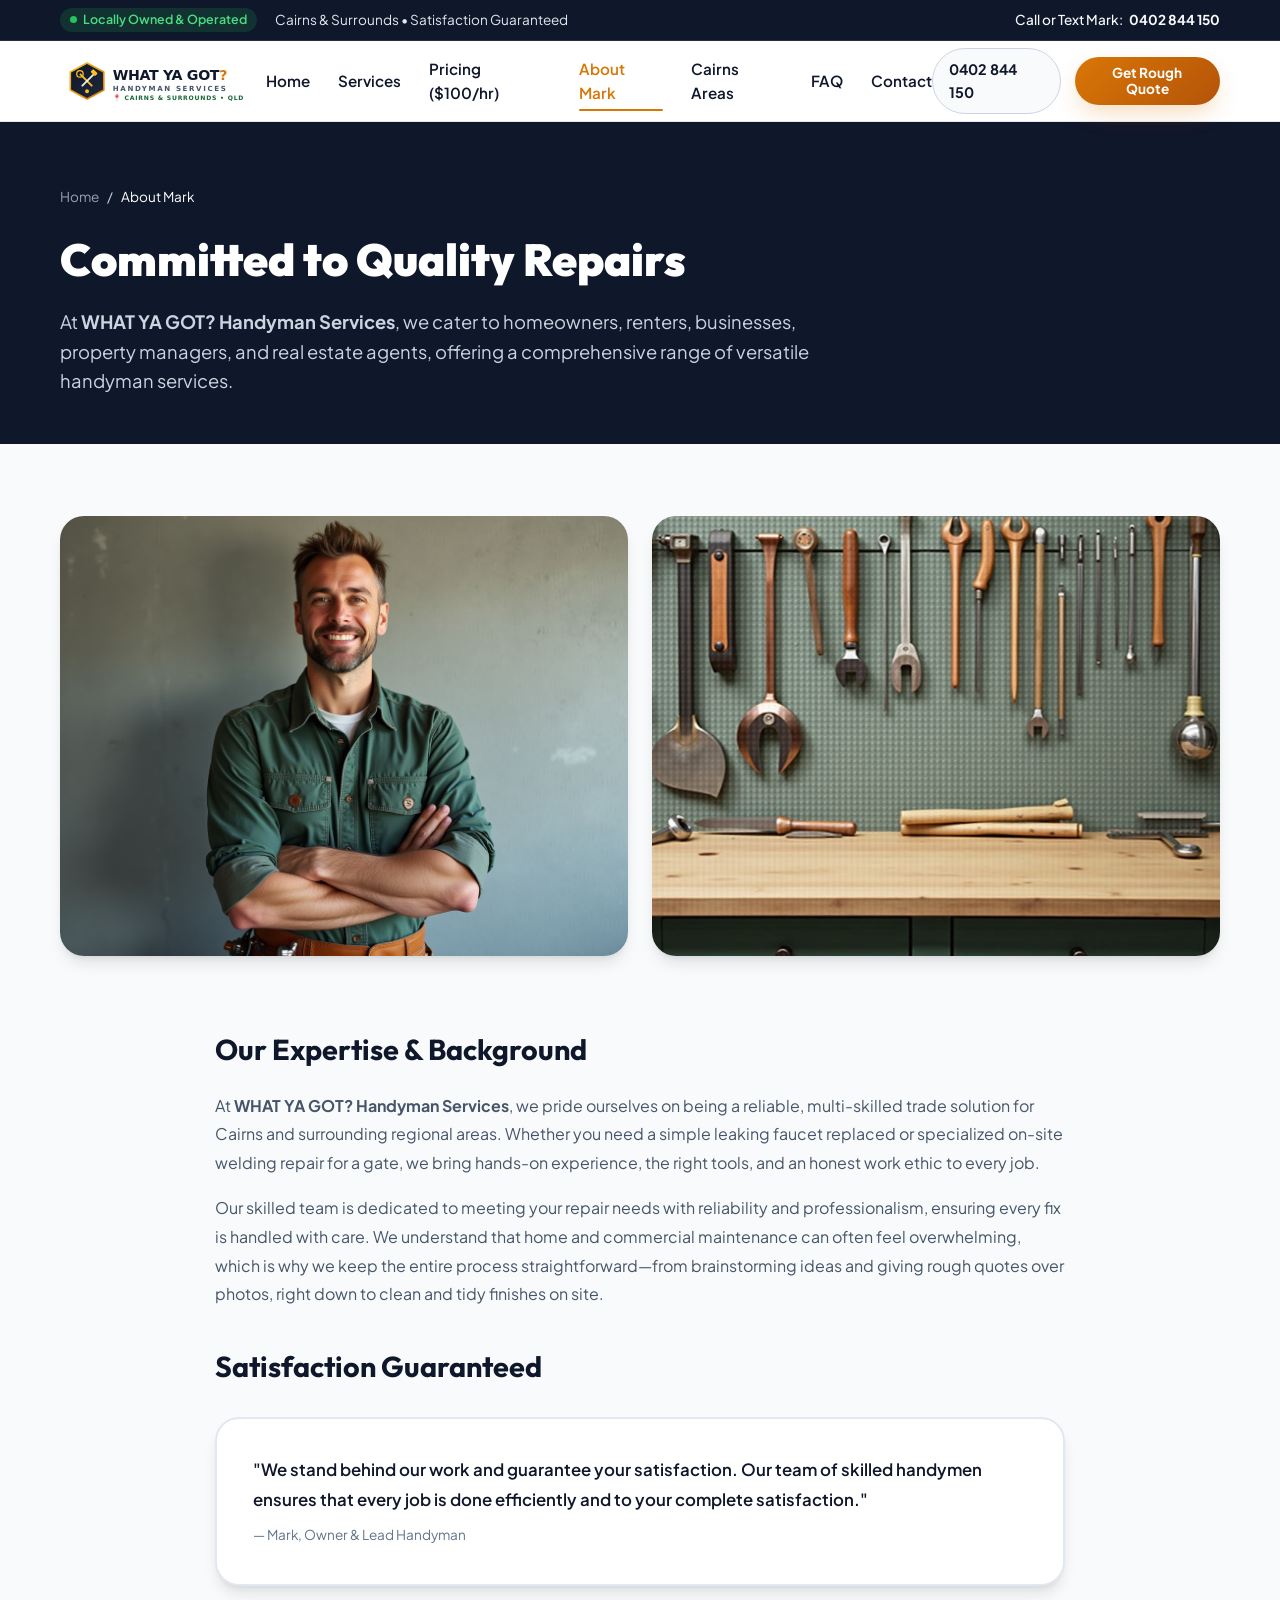
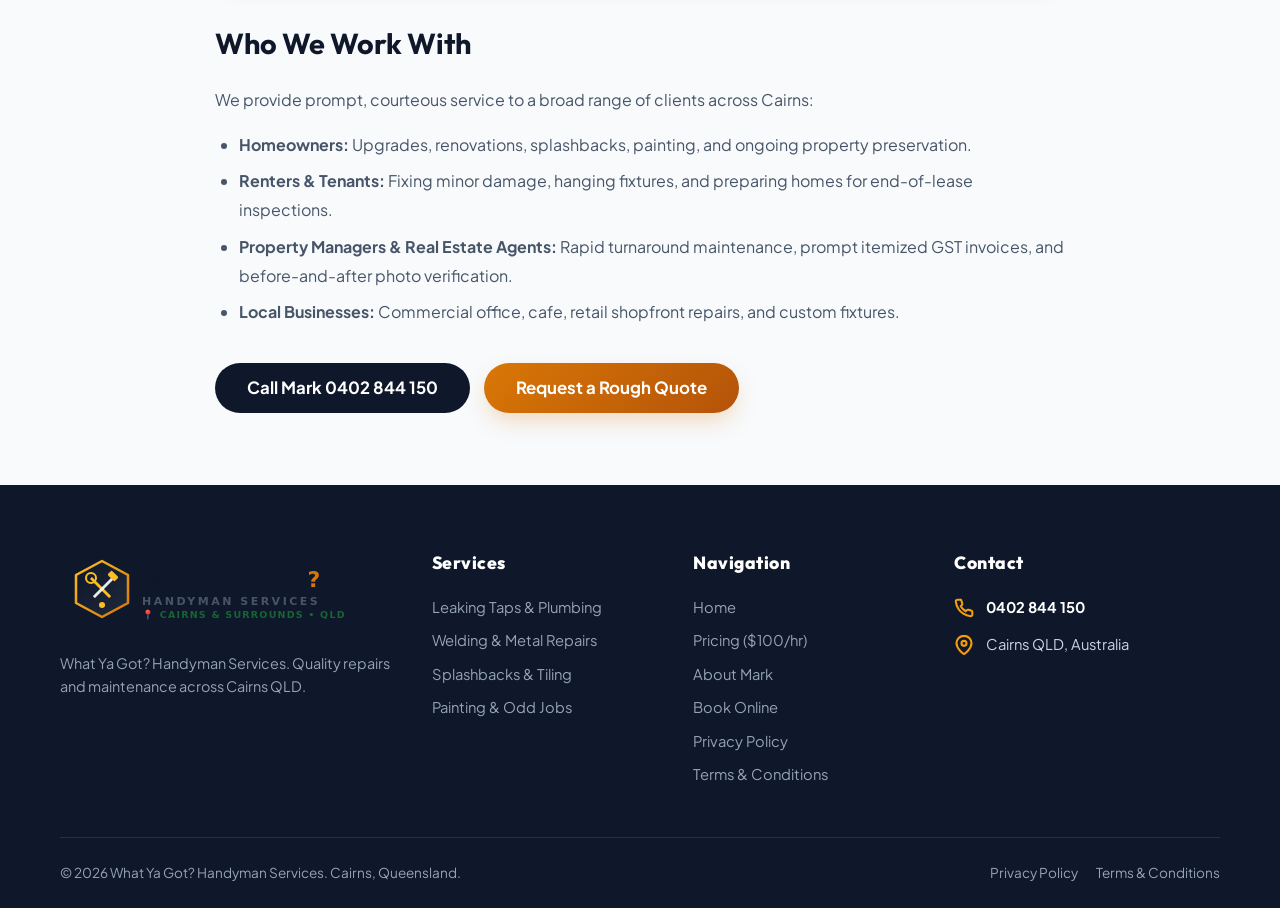
==== about.html @ cb6163d9 "Initial commit: What Ya Got? Handyman Services website" ====
<!DOCTYPE html>
<html lang="en">
<head>
  <meta charset="UTF-8">
  <meta name="viewport" content="width=device-width, initial-scale=1.0">
  <title>About Us | What Ya Got? Handyman Services Cairns</title>
  <meta name="description" content="Learn more about Mark and What Ya Got? Handyman Services in Cairns QLD. Committed to quality repairs, satisfaction guaranteed, and versatile home and property maintenance.">
  <meta name="keywords" content="about what ya got handyman, mark handyman cairns, local handyman cairns qld, trustworthy handyman cairns">
  <link rel="canonical" href="https://www.whatyagothandymanservices.com/about.html">

  <link rel="preconnect" href="https://fonts.googleapis.com">
  <link rel="preconnect" href="https://fonts.gstatic.com" crossorigin>
  <link href="https://fonts.googleapis.com/css2?family=Outfit:wght@600;700;800;900&family=Plus+Jakarta+Sans:wght@400;500;600;700;800&display=swap" rel="stylesheet">
  <link rel="stylesheet" href="assets/css/style.css">
  <link rel="icon" type="image/svg+xml" href="assets/images/logo.svg">
</head>
<body>

  <!-- Top Bar -->
  <div class="top-bar">
    <div class="container">
      <div class="top-bar-left">
        <span class="badge-status"><span class="pulse-dot"></span> Locally Owned &amp; Operated</span>
        <span>Cairns &amp; Surrounds • Satisfaction Guaranteed</span>
      </div>
      <div class="top-bar-right">
        <a href="tel:0402844150">Call or Text Mark: <strong>0402 844 150</strong></a>
      </div>
    </div>
  </div>

  <!-- Header -->
  <header class="site-header">
    <div class="container">
      <div class="header-inner">
        <a href="index.html" class="logo-link">
          <img src="assets/images/logo.svg" alt="What Ya Got? Handyman Services Cairns" class="logo-img" width="300" height="75">
        </a>
        <nav class="nav-desktop">
          <a href="index.html" class="nav-link">Home</a>
          <a href="services.html" class="nav-link">Services</a>
          <a href="pricing.html" class="nav-link">Pricing ($100/hr)</a>
          <a href="about.html" class="nav-link active">About Mark</a>
          <a href="index.html#areas" class="nav-link">Cairns Areas</a>
          <a href="index.html#faq" class="nav-link">FAQ</a>
          <a href="contact.html" class="nav-link">Contact</a>
        </nav>
        <div class="header-actions">
          <a href="tel:0402844150" class="btn-phone-header">
            <span>0402 844 150</span>
          </a>
          <a href="book-online.html" class="btn btn-sm btn-primary">Get Rough Quote</a>
          <button id="hamburger-btn" class="hamburger-btn" aria-label="Toggle navigation">
            <span class="hamburger-line"></span>
            <span class="hamburger-line"></span>
            <span class="hamburger-line"></span>
          </button>
        </div>
      </div>
    </div>
  </header>

  <!-- Mobile Drawer -->
  <div id="mobile-nav" class="mobile-nav">
    <div class="mobile-nav-panel">
      <div class="mobile-nav-header">
        <img src="assets/images/logo.svg" alt="What Ya Got?" height="40">
        <button id="mobile-close-btn" class="mobile-close-btn">&times;</button>
      </div>
      <div class="mobile-nav-links">
        <a href="index.html" class="mobile-nav-link">Home <span>&rarr;</span></a>
        <a href="services.html" class="mobile-nav-link">All Services <span>&rarr;</span></a>
        <a href="pricing.html" class="mobile-nav-link">Pricing ($100/hr) <span>&rarr;</span></a>
        <a href="about.html" class="mobile-nav-link">About Mark <span>&rarr;</span></a>
        <a href="index.html#areas" class="mobile-nav-link">Areas We Service <span>&rarr;</span></a>
        <a href="index.html#faq" class="mobile-nav-link">FAQ <span>&rarr;</span></a>
        <a href="contact.html" class="mobile-nav-link">Contact &amp; Hours <span>&rarr;</span></a>
      </div>
    </div>
  </div>

  <main>
    <section style="background:var(--primary); color:#FFFFFF; padding:48px 0;">
      <div class="container">
        <div class="breadcrumbs">
          <ol>
            <li><a href="index.html" style="color:#94A3B8;">Home</a></li>
            <li style="color:#FFFFFF;">About Mark</li>
          </ol>
        </div>
        <h1 style="font-family:var(--font-heading); font-size:2.8rem; font-weight:900; margin-bottom:12px;">
          Committed to Quality Repairs
        </h1>
        <p style="font-size:1.15rem; color:#CBD5E1; max-width:760px; line-height:1.6;">
          At <strong>WHAT YA GOT? Handyman Services</strong>, we cater to homeowners, renters, businesses, property managers, and real estate agents, offering a comprehensive range of versatile handyman services.
        </p>
      </div>
    </section>

    <section class="section">
      <div class="container">
        <div style="display:grid; grid-template-columns:1fr; gap:48px; align-items:center;">
          <div style="display:grid; grid-template-columns:1fr; gap:36px;">
            <div style="display:grid; grid-template-columns:repeat(auto-fit, minmax(280px, 1fr)); gap:24px;">
              <div style="border-radius:var(--radius-xl); overflow:hidden; box-shadow:var(--shadow-lg);">
                <img src="assets/images/mark-hero.jpg" alt="Mark - What Ya Got Handyman" style="width:100%; height:440px; object-fit:cover;">
              </div>
              <div style="border-radius:var(--radius-xl); overflow:hidden; box-shadow:var(--shadow-lg);">
                <img src="assets/images/workshop-tools.jpg" alt="Organized tools and workbench" style="width:100%; height:440px; object-fit:cover;">
              </div>
            </div>

            <div class="content-prose" style="max-width:850px; margin:0 auto;">
              <h2>Our Expertise &amp; Background</h2>
              <p>
                At <strong>WHAT YA GOT? Handyman Services</strong>, we pride ourselves on being a reliable, multi-skilled trade solution for Cairns and surrounding regional areas. Whether you need a simple leaking faucet replaced or specialized on-site welding repair for a gate, we bring hands-on experience, the right tools, and an honest work ethic to every job.
              </p>
              <p>
                Our skilled team is dedicated to meeting your repair needs with reliability and professionalism, ensuring every fix is handled with care. We understand that home and commercial maintenance can often feel overwhelming, which is why we keep the entire process straightforward—from brainstorming ideas and giving rough quotes over photos, right down to clean and tidy finishes on site.
              </p>

              <h2>Satisfaction Guaranteed</h2>
              <div class="guarantee-card" style="margin:24px 0;">
                <p style="font-size:1.05rem; font-weight:600; color:var(--primary); margin-bottom:8px;">
                  "We stand behind our work and guarantee your satisfaction. Our team of skilled handymen ensures that every job is done efficiently and to your complete satisfaction."
                </p>
                <div style="font-size:0.85rem; color:var(--text-light);">— Mark, Owner &amp; Lead Handyman</div>
              </div>

              <h2>Who We Work With</h2>
              <p>
                We provide prompt, courteous service to a broad range of clients across Cairns:
              </p>
              <ul>
                <li><strong>Homeowners:</strong> Upgrades, renovations, splashbacks, painting, and ongoing property preservation.</li>
                <li><strong>Renters &amp; Tenants:</strong> Fixing minor damage, hanging fixtures, and preparing homes for end-of-lease inspections.</li>
                <li><strong>Property Managers &amp; Real Estate Agents:</strong> Rapid turnaround maintenance, prompt itemized GST invoices, and before-and-after photo verification.</li>
                <li><strong>Local Businesses:</strong> Commercial office, cafe, retail shopfront repairs, and custom fixtures.</li>
              </ul>

              <div style="margin-top:36px; display:flex; gap:14px; flex-wrap:wrap;">
                <a href="tel:0402844150" class="btn btn-secondary btn-lg">Call Mark 0402 844 150</a>
                <a href="book-online.html" class="btn btn-primary btn-lg">Request a Rough Quote</a>
              </div>
            </div>
          </div>
        </div>
      </div>
    </section>
  </main>

  <!-- Footer -->
  <footer class="site-footer">
    <div class="container">
      <div class="footer-grid">
        <div>
          <a href="index.html" style="display:inline-block; margin-bottom:16px;">
            <img src="assets/images/logo.svg" alt="What Ya Got? Handyman Services" height="56">
          </a>
          <p style="color:#94A3B8; font-size:0.9rem; line-height:1.6;">
            What Ya Got? Handyman Services. Quality repairs and maintenance across Cairns QLD.
          </p>
        </div>
        <div>
          <h4 class="footer-col-title">Services</h4>
          <ul class="footer-links">
            <li><a href="services.html#plumbing">Leaking Taps &amp; Plumbing</a></li>
            <li><a href="services.html#welding">Welding &amp; Metal Repairs</a></li>
            <li><a href="services.html#splashbacks">Splashbacks &amp; Tiling</a></li>
            <li><a href="services.html#painting">Painting &amp; Odd Jobs</a></li>
          </ul>
        </div>
        <div>
          <h4 class="footer-col-title">Navigation</h4>
          <ul class="footer-links">
            <li><a href="index.html">Home</a></li>
            <li><a href="pricing.html">Pricing ($100/hr)</a></li>
            <li><a href="about.html">About Mark</a></li>
            <li><a href="book-online.html">Book Online</a></li>
            <li><a href="privacy-policy.html">Privacy Policy</a></li>
            <li><a href="terms.html">Terms &amp; Conditions</a></li>
          </ul>
        </div>
        <div>
          <h4 class="footer-col-title">Contact</h4>
          <div class="footer-contact-item">
            <svg viewBox="0 0 24 24" fill="none" stroke="currentColor" stroke-width="2.5"><path d="M22 16.92v3a2 2 0 0 1-2.18 2 19.79 19.79 0 0 1-8.63-3.07 19.5 19.5 0 0 1-6-6 19.79 19.79 0 0 1-3.07-8.67A2 2 0 0 1 4.11 2h3a2 2 0 0 1 2 1.72 12.84 12.84 0 0 0 .7 2.81 2 2 0 0 1-.45 2.11L8.09 9.91a16 16 0 0 0 6 6l1.27-1.27a2 2 0 0 1 2.11-.45 12.84 12.84 0 0 0 2.81.7A2 2 0 0 1 22 16.92z"></path></svg>
            <a href="tel:0402844150" style="color:#FFF; font-weight:700;">0402 844 150</a>
          </div>
          <div class="footer-contact-item">
            <svg viewBox="0 0 24 24" fill="none" stroke="currentColor" stroke-width="2.5"><path d="M21 10c0 7-9 13-9 13s-9-6-9-13a9 9 0 0 1 18 0z"></path><circle cx="12" cy="10" r="3"></circle></svg>
            <span>Cairns QLD, Australia</span>
          </div>
        </div>
      </div>
      <div class="footer-bottom">
        <div>&copy; 2026 What Ya Got? Handyman Services. Cairns, Queensland.</div>
        <div class="footer-bottom-links">
          <a href="privacy-policy.html">Privacy Policy</a>
          <a href="terms.html">Terms &amp; Conditions</a>
        </div>
      </div>
    </div>
  </footer>

  <!-- Mobile Sticky Bar -->
  <div class="mobile-sticky-bar">
    <a href="tel:0402844150" class="btn btn-secondary">📞 Call Mark</a>
    <a href="sms:0402844150?body=Hi%20Mark,%20I'd%20like%20a%20quote%20for%20a%20repair%20in%20Cairns" class="btn btn-primary">💬 Text Photos</a>
  </div>

  <script src="assets/js/main.js"></script>
</body>
</html>
---- assets/css/style.css ----
/* ==========================================================================
   WHAT YA GOT? HANDYMAN SERVICES - CAIRNS QLD
   High-Performance, SEO-Optimized Responsive Stylesheet
   ========================================================================== */

:root {
  /* Brand Color Palette */
  --primary: #0F172A;          /* Deep Slate / Midnight Navy */
  --primary-light: #1E293B;
  --primary-subtle: #334155;
  
  --accent: #D97706;           /* Tradesman Gold / Amber */
  --accent-light: #F59E0B;
  --accent-pale: #FEF3C7;
  --accent-dark: #B45309;
  
  --success: #15803D;          /* Forest Workman Green */
  --success-light: #DCFCE7;
  --success-dark: #166534;

  --surface: #FFFFFF;
  --surface-alt: #F8FAFC;
  --surface-card: #FFFFFF;
  --surface-border: #E2E8F0;
  --surface-border-strong: #CBD5E1;

  --text-main: #0F172A;
  --text-muted: #475569;
  --text-light: #64748B;
  --text-inverse: #FFFFFF;

  /* Typography */
  --font-heading: 'Outfit', -apple-system, BlinkMacSystemFont, 'Segoe UI', Roboto, sans-serif;
  --font-body: 'Plus Jakarta Sans', -apple-system, BlinkMacSystemFont, 'Segoe UI', Roboto, sans-serif;

  /* Shadows */
  --shadow-sm: 0 1px 2px 0 rgba(0, 0, 0, 0.05);
  --shadow-md: 0 4px 6px -1px rgba(0, 0, 0, 0.1), 0 2px 4px -2px rgba(0, 0, 0, 0.1);
  --shadow-lg: 0 10px 15px -3px rgba(0, 0, 0, 0.1), 0 4px 6px -4px rgba(0, 0, 0, 0.1);
  --shadow-xl: 0 20px 25px -5px rgba(0, 0, 0, 0.1), 0 8px 10px -6px rgba(0, 0, 0, 0.1);
  --shadow-accent: 0 10px 25px -5px rgba(217, 119, 6, 0.3);

  /* Radius */
  --radius-sm: 6px;
  --radius-md: 10px;
  --radius-lg: 16px;
  --radius-xl: 24px;
  --radius-full: 9999px;

  /* Layout */
  --max-w: 1200px;
  --header-height: 80px;
  --transition-fast: 0.15s ease;
  --transition-normal: 0.25s ease;
}

/* CSS Reset & Defaults */
*, *::before, *::after {
  box-sizing: border-box;
  margin: 0;
  padding: 0;
}

html {
  scroll-behavior: smooth;
  font-size: 16px;
  -webkit-text-size-adjust: 100%;
}

body {
  font-family: var(--font-body);
  color: var(--text-main);
  background-color: var(--surface-alt);
  line-height: 1.6;
  -webkit-font-smoothing: antialiased;
  -moz-osx-font-smoothing: grayscale;
  padding-bottom: 72px; /* Space for mobile bottom bar */
}

@media (min-width: 992px) {
  body {
    padding-bottom: 0;
  }
}

img, svg {
  display: block;
  max-width: 100%;
  height: auto;
}

a {
  color: inherit;
  text-decoration: none;
  transition: color var(--transition-fast);
}

button, input, select, textarea {
  font: inherit;
}

button {
  cursor: pointer;
  border: none;
  background: none;
}

ul, ol {
  list-style: none;
}

/* Layout Container */
.container {
  width: 100%;
  max-width: var(--max-w);
  margin-left: auto;
  margin-right: auto;
  padding-left: 20px;
  padding-right: 20px;
}

/* Top Urgency / Info Bar */
.top-bar {
  background: var(--primary);
  color: #E2E8F0;
  font-size: 0.85rem;
  padding: 8px 0;
  border-bottom: 1px solid rgba(255, 255, 255, 0.1);
}

.top-bar .container {
  display: flex;
  justify-content: space-between;
  align-items: center;
  flex-wrap: wrap;
  gap: 10px;
}

.top-bar-left, .top-bar-right {
  display: flex;
  align-items: center;
  gap: 18px;
}

.top-bar a {
  display: inline-flex;
  align-items: center;
  gap: 6px;
  color: #F8FAFC;
  font-weight: 500;
}

.top-bar a:hover {
  color: var(--accent-light);
}

.badge-status {
  display: inline-flex;
  align-items: center;
  gap: 6px;
  background: rgba(34, 197, 94, 0.15);
  color: #4ADE80;
  padding: 2px 10px;
  border-radius: var(--radius-full);
  font-weight: 600;
  font-size: 0.78rem;
}

.pulse-dot {
  width: 7px;
  height: 7px;
  background-color: #22C55E;
  border-radius: 50%;
  box-shadow: 0 0 0 0 rgba(34, 197, 94, 0.7);
  animation: pulse-ring 2s infinite;
}

@keyframes pulse-ring {
  0% { transform: scale(0.95); box-shadow: 0 0 0 0 rgba(34, 197, 94, 0.7); }
  70% { transform: scale(1); box-shadow: 0 0 0 6px rgba(34, 197, 94, 0); }
  100% { transform: scale(0.95); box-shadow: 0 0 0 0 rgba(34, 197, 94, 0); }
}

/* Header & Navigation */
.site-header {
  position: sticky;
  top: 0;
  z-index: 1000;
  background: rgba(255, 255, 255, 0.98);
  backdrop-filter: blur(12px);
  border-bottom: 1px solid var(--surface-border);
  box-shadow: var(--shadow-sm);
  transition: all var(--transition-normal);
}

.header-inner {
  display: flex;
  justify-content: space-between;
  align-items: center;
  height: var(--header-height);
}

.logo-link {
  display: flex;
  align-items: center;
}

.logo-img {
  height: 52px;
  width: auto;
}

.nav-desktop {
  display: none;
}

@media (min-width: 992px) {
  .nav-desktop {
    display: flex;
    align-items: center;
    gap: 28px;
  }
}

.nav-link {
  font-weight: 600;
  font-size: 0.95rem;
  color: var(--text-main);
  position: relative;
  padding: 6px 0;
}

.nav-link:hover, .nav-link.active {
  color: var(--accent);
}

.nav-link.active::after {
  content: '';
  position: absolute;
  bottom: 0;
  left: 0;
  right: 0;
  height: 2.5px;
  background-color: var(--accent);
  border-radius: var(--radius-full);
}

.header-actions {
  display: flex;
  align-items: center;
  gap: 14px;
}

.btn-phone-header {
  display: none;
}

@media (min-width: 640px) {
  .btn-phone-header {
    display: inline-flex;
    align-items: center;
    gap: 8px;
    background: var(--surface-alt);
    border: 1.5px solid var(--surface-border-strong);
    padding: 9px 16px;
    border-radius: var(--radius-full);
    font-weight: 700;
    color: var(--primary);
    font-size: 0.9rem;
    transition: all var(--transition-fast);
  }
  .btn-phone-header:hover {
    border-color: var(--accent);
    color: var(--accent-dark);
    background: #FFF;
    box-shadow: var(--shadow-sm);
  }
}

.hamburger-btn {
  display: flex;
  flex-direction: column;
  justify-content: center;
  gap: 5px;
  width: 40px;
  height: 40px;
  padding: 8px;
  border-radius: var(--radius-sm);
  background: var(--surface-alt);
}

@media (min-width: 992px) {
  .hamburger-btn {
    display: none;
  }
}

.hamburger-line {
  width: 100%;
  height: 2.5px;
  background-color: var(--primary);
  border-radius: 2px;
  transition: transform var(--transition-fast), opacity var(--transition-fast);
}

/* Mobile Nav Drawer */
.mobile-nav {
  display: none;
  position: fixed;
  top: 0;
  left: 0;
  width: 100%;
  height: 100vh;
  background: rgba(15, 23, 42, 0.6);
  z-index: 1001;
  opacity: 0;
  pointer-events: none;
  transition: opacity var(--transition-normal);
}

.mobile-nav.open {
  display: block;
  opacity: 1;
  pointer-events: auto;
}

.mobile-nav-panel {
  position: absolute;
  top: 0;
  right: 0;
  width: 82%;
  max-width: 340px;
  height: 100%;
  background: #FFFFFF;
  padding: 24px;
  display: flex;
  flex-direction: column;
  gap: 20px;
  box-shadow: var(--shadow-xl);
  transform: translateX(100%);
  transition: transform var(--transition-normal);
  overflow-y: auto;
}

.mobile-nav.open .mobile-nav-panel {
  transform: translateX(0);
}

.mobile-nav-header {
  display: flex;
  justify-content: space-between;
  align-items: center;
  border-bottom: 1px solid var(--surface-border);
  padding-bottom: 16px;
}

.mobile-close-btn {
  font-size: 1.8rem;
  line-height: 1;
  color: var(--text-muted);
}

.mobile-nav-links {
  display: flex;
  flex-direction: column;
  gap: 14px;
}

.mobile-nav-link {
  font-size: 1.1rem;
  font-weight: 600;
  padding: 8px 0;
  border-bottom: 1px solid var(--surface-border);
  display: flex;
  justify-content: space-between;
  align-items: center;
}

/* Buttons */
.btn {
  display: inline-flex;
  align-items: center;
  justify-content: center;
  gap: 8px;
  font-family: var(--font-body);
  font-weight: 700;
  padding: 12px 24px;
  border-radius: var(--radius-full);
  transition: all var(--transition-normal);
  text-align: center;
  line-height: 1.2;
}

.btn-primary {
  background: linear-gradient(135deg, var(--accent) 0%, #B45309 100%);
  color: #FFFFFF;
  box-shadow: var(--shadow-accent);
}

.btn-primary:hover {
  background: linear-gradient(135deg, var(--accent-light) 0%, var(--accent) 100%);
  transform: translateY(-2px);
  box-shadow: 0 12px 24px -6px rgba(217, 119, 6, 0.4);
}

.btn-secondary {
  background: var(--primary);
  color: #FFFFFF;
}

.btn-secondary:hover {
  background: var(--primary-light);
  transform: translateY(-2px);
  box-shadow: var(--shadow-md);
}

.btn-outline {
  border: 2px solid var(--primary);
  color: var(--primary);
  background: transparent;
}

.btn-outline:hover {
  background: var(--primary);
  color: #FFFFFF;
}

.btn-sm {
  padding: 8px 16px;
  font-size: 0.85rem;
}

.btn-lg {
  padding: 15px 32px;
  font-size: 1.05rem;
}

.btn-full {
  width: 100%;
}

.btn-whatsapp {
  background-color: #25D366;
  color: #FFFFFF;
}

.btn-whatsapp:hover {
  background-color: #20BA5A;
  color: #FFFFFF;
}

/* Hero Section */
.hero {
  position: relative;
  background: linear-gradient(180deg, #FFFFFF 0%, var(--surface-alt) 100%);
  padding: 48px 0 64px;
  overflow: hidden;
}

.hero-grid {
  display: grid;
  grid-template-columns: 1fr;
  gap: 40px;
  align-items: center;
}

@media (min-width: 992px) {
  .hero-grid {
    grid-template-columns: 1.15fr 0.85fr;
    gap: 56px;
  }
}

.hero-tag {
  display: inline-flex;
  align-items: center;
  gap: 8px;
  background: var(--accent-pale);
  color: var(--accent-dark);
  padding: 6px 14px;
  border-radius: var(--radius-full);
  font-weight: 700;
  font-size: 0.85rem;
  margin-bottom: 16px;
  border: 1px solid rgba(217, 119, 6, 0.2);
}

.hero-title {
  font-family: var(--font-heading);
  font-size: 2.5rem;
  font-weight: 900;
  line-height: 1.12;
  color: var(--primary);
  margin-bottom: 20px;
  letter-spacing: -0.02em;
}

@media (min-width: 768px) {
  .hero-title {
    font-size: 3.5rem;
  }
}

.hero-title .highlight {
  color: var(--accent);
  position: relative;
  display: inline-block;
}

.hero-description {
  font-size: 1.15rem;
  color: var(--text-muted);
  line-height: 1.7;
  margin-bottom: 28px;
}

.hero-actions {
  display: flex;
  flex-wrap: wrap;
  gap: 14px;
  margin-bottom: 32px;
}

.hero-features {
  display: grid;
  grid-template-columns: repeat(auto-fit, minmax(140px, 1fr));
  gap: 14px;
  padding-top: 24px;
  border-top: 1px solid var(--surface-border);
}

.hero-feat-item {
  display: flex;
  align-items: center;
  gap: 8px;
  font-weight: 600;
  font-size: 0.88rem;
  color: var(--primary);
}

.hero-feat-icon {
  width: 20px;
  height: 20px;
  color: var(--success);
  flex-shrink: 0;
}

/* Hero Media / Image */
.hero-media {
  position: relative;
}

.hero-image-card {
  position: relative;
  border-radius: var(--radius-xl);
  overflow: hidden;
  box-shadow: var(--shadow-xl);
  border: 6px solid #FFFFFF;
}

.hero-image {
  width: 100%;
  height: 480px;
  object-fit: cover;
  object-position: center top;
  display: block;
}

.hero-floating-badge {
  position: absolute;
  bottom: 20px;
  left: 20px;
  background: rgba(255, 255, 255, 0.95);
  backdrop-filter: blur(8px);
  padding: 12px 18px;
  border-radius: var(--radius-lg);
  box-shadow: var(--shadow-lg);
  border: 1px solid var(--surface-border);
  display: flex;
  align-items: center;
  gap: 12px;
}

.badge-avatar {
  width: 44px;
  height: 44px;
  border-radius: 50%;
  background: var(--accent-pale);
  display: flex;
  align-items: center;
  justify-content: center;
  color: var(--accent-dark);
  font-weight: 800;
  font-size: 1.2rem;
}

.badge-text-title {
  font-weight: 800;
  font-size: 0.92rem;
  color: var(--primary);
}

.badge-text-sub {
  font-size: 0.78rem;
  color: var(--text-muted);
}

/* Rates & Pricing Bar / Highlight */
.pricing-hero-strip {
  background: #FFFFFF;
  border: 2px solid var(--surface-border);
  border-radius: var(--radius-xl);
  padding: 24px;
  margin-top: 36px;
  box-shadow: var(--shadow-md);
  display: grid;
  grid-template-columns: 1fr;
  gap: 20px;
}

@media (min-width: 768px) {
  .pricing-hero-strip {
    grid-template-columns: repeat(3, 1fr);
    align-items: center;
  }
}

.price-box {
  text-align: center;
  padding: 12px;
  border-bottom: 1px solid var(--surface-border);
}

@media (min-width: 768px) {
  .price-box {
    border-bottom: none;
    border-right: 1px solid var(--surface-border);
  }
  .price-box:last-child {
    border-right: none;
  }
}

.price-amount {
  font-family: var(--font-heading);
  font-size: 2.2rem;
  font-weight: 900;
  color: var(--primary);
  line-height: 1;
  margin-bottom: 4px;
}

.price-amount span {
  font-size: 1rem;
  font-weight: 600;
  color: var(--text-light);
}

.price-label {
  font-size: 0.88rem;
  font-weight: 700;
  color: var(--text-muted);
  text-transform: uppercase;
  letter-spacing: 0.5px;
}

.price-sub {
  font-size: 0.8rem;
  color: var(--success);
  font-weight: 600;
  margin-top: 2px;
}

/* Sections General */
.section {
  padding: 72px 0;
}

.section-alt {
  background-color: #FFFFFF;
}

.section-dark {
  background-color: var(--primary);
  color: #FFFFFF;
}

.section-header {
  text-align: center;
  max-width: 720px;
  margin: 0 auto 52px;
}

.section-subtitle {
  text-transform: uppercase;
  font-weight: 800;
  font-size: 0.85rem;
  letter-spacing: 1.5px;
  color: var(--accent);
  margin-bottom: 8px;
}

.section-dark .section-subtitle {
  color: var(--accent-light);
}

.section-title {
  font-family: var(--font-heading);
  font-size: 2.2rem;
  font-weight: 900;
  color: var(--primary);
  line-height: 1.2;
  margin-bottom: 16px;
  letter-spacing: -0.01em;
}

@media (min-width: 768px) {
  .section-title {
    font-size: 2.8rem;
  }
}

.section-dark .section-title {
  color: #FFFFFF;
}

.section-desc {
  font-size: 1.1rem;
  color: var(--text-muted);
  line-height: 1.7;
}

.section-dark .section-desc {
  color: #CBD5E1;
}

/* Services Grid */
.services-grid {
  display: grid;
  grid-template-columns: 1fr;
  gap: 24px;
}

@media (min-width: 640px) {
  .services-grid {
    grid-template-columns: repeat(2, 1fr);
  }
}

@media (min-width: 1024px) {
  .services-grid {
    grid-template-columns: repeat(3, 1fr);
  }
}

.service-card {
  background: #FFFFFF;
  border: 1.5px solid var(--surface-border);
  border-radius: var(--radius-lg);
  padding: 30px;
  transition: all var(--transition-normal);
  display: flex;
  flex-direction: column;
  position: relative;
  overflow: hidden;
}

.service-card:hover {
  transform: translateY(-5px);
  border-color: var(--accent-light);
  box-shadow: var(--shadow-lg);
}

.service-icon-wrap {
  width: 58px;
  height: 58px;
  background: var(--surface-alt);
  border-radius: var(--radius-md);
  display: flex;
  align-items: center;
  justify-content: center;
  color: var(--accent-dark);
  margin-bottom: 20px;
  border: 1px solid var(--surface-border);
}

.service-card:hover .service-icon-wrap {
  background: var(--accent);
  color: #FFFFFF;
  border-color: var(--accent);
}

.service-title {
  font-family: var(--font-heading);
  font-size: 1.35rem;
  font-weight: 800;
  margin-bottom: 12px;
  color: var(--primary);
}

.service-text {
  font-size: 0.95rem;
  color: var(--text-muted);
  line-height: 1.6;
  margin-bottom: 18px;
  flex-grow: 1;
}

.service-list {
  margin-bottom: 20px;
  display: flex;
  flex-direction: column;
  gap: 8px;
}

.service-list-item {
  display: flex;
  align-items: center;
  gap: 8px;
  font-size: 0.88rem;
  color: var(--text-main);
  font-weight: 500;
}

.service-list-item svg {
  width: 16px;
  height: 16px;
  color: var(--success);
  flex-shrink: 0;
}

/* Callout Banner: "Brainstorm or Send Photos" */
.photo-callout-banner {
  background: linear-gradient(135deg, #1E293B 0%, #0F172A 100%);
  border-radius: var(--radius-xl);
  padding: 40px 30px;
  color: #FFFFFF;
  margin-top: 50px;
  position: relative;
  overflow: hidden;
  box-shadow: var(--shadow-xl);
  border: 2px solid rgba(255, 255, 255, 0.1);
}

.photo-callout-grid {
  display: grid;
  grid-template-columns: 1fr;
  gap: 28px;
  align-items: center;
}

@media (min-width: 860px) {
  .photo-callout-grid {
    grid-template-columns: 1.3fr 0.7fr;
  }
}

.photo-callout-title {
  font-family: var(--font-heading);
  font-size: 1.85rem;
  font-weight: 800;
  color: #FFFFFF;
  margin-bottom: 12px;
}

.photo-callout-title span {
  color: var(--accent-light);
}

.photo-callout-desc {
  color: #CBD5E1;
  font-size: 1.05rem;
  line-height: 1.6;
  margin-bottom: 20px;
}

.photo-actions {
  display: flex;
  flex-wrap: wrap;
  gap: 12px;
}

/* Pricing Section Details & Calculator */
.pricing-cards-grid {
  display: grid;
  grid-template-columns: 1fr;
  gap: 24px;
}

@media (min-width: 768px) {
  .pricing-cards-grid {
    grid-template-columns: repeat(3, 1fr);
  }
}

.pricing-card {
  background: #FFFFFF;
  border-radius: var(--radius-xl);
  border: 2px solid var(--surface-border);
  padding: 36px 28px;
  display: flex;
  flex-direction: column;
  position: relative;
  transition: all var(--transition-normal);
}

.pricing-card.featured {
  border-color: var(--accent);
  box-shadow: var(--shadow-xl);
  transform: scale(1.02);
}

.popular-badge {
  position: absolute;
  top: -14px;
  left: 50%;
  transform: translateX(-50%);
  background: var(--accent);
  color: #FFFFFF;
  font-size: 0.78rem;
  font-weight: 800;
  padding: 4px 16px;
  border-radius: var(--radius-full);
  text-transform: uppercase;
  letter-spacing: 1px;
}

.pricing-card-header {
  margin-bottom: 24px;
  text-align: center;
}

.pricing-tier-name {
  font-family: var(--font-heading);
  font-size: 1.25rem;
  font-weight: 800;
  color: var(--primary);
  margin-bottom: 8px;
}

.pricing-card-price {
  font-family: var(--font-heading);
  font-size: 2.8rem;
  font-weight: 900;
  color: var(--primary);
  line-height: 1;
}

.pricing-card-price span {
  font-size: 1rem;
  font-weight: 600;
  color: var(--text-light);
}

.pricing-card-note {
  font-size: 0.85rem;
  font-weight: 600;
  color: var(--success);
  margin-top: 6px;
}

.pricing-card-features {
  display: flex;
  flex-direction: column;
  gap: 12px;
  margin-bottom: 30px;
  flex-grow: 1;
}

.pricing-feat-item {
  display: flex;
  align-items: flex-start;
  gap: 10px;
  font-size: 0.92rem;
  color: var(--text-muted);
}

.pricing-feat-item svg {
  width: 18px;
  height: 18px;
  color: var(--success);
  flex-shrink: 0;
  margin-top: 3px;
}

/* Interactive Calculator Box */
.calc-box {
  background: #FFFFFF;
  border: 2px solid var(--surface-border);
  border-radius: var(--radius-xl);
  padding: 36px;
  margin-top: 48px;
  box-shadow: var(--shadow-lg);
}

.calc-grid {
  display: grid;
  grid-template-columns: 1fr;
  gap: 32px;
}

@media (min-width: 860px) {
  .calc-grid {
    grid-template-columns: 1.2fr 0.8fr;
    align-items: center;
  }
}

.calc-form-group {
  margin-bottom: 20px;
}

.calc-label {
  display: block;
  font-weight: 700;
  font-size: 0.92rem;
  color: var(--primary);
  margin-bottom: 8px;
}

.calc-slider-wrap {
  display: flex;
  align-items: center;
  gap: 16px;
}

.calc-slider {
  flex-grow: 1;
  accent-color: var(--accent);
  height: 8px;
  border-radius: 4px;
}

.calc-slider-val {
  font-weight: 800;
  font-size: 1.2rem;
  color: var(--primary);
  min-width: 60px;
}

.calc-result-card {
  background: var(--surface-alt);
  border: 2px dashed var(--surface-border-strong);
  border-radius: var(--radius-lg);
  padding: 28px;
  text-align: center;
}

.calc-result-amount {
  font-family: var(--font-heading);
  font-size: 2.8rem;
  font-weight: 900;
  color: var(--accent-dark);
  line-height: 1;
  margin: 10px 0;
}

.calc-result-sub {
  font-size: 0.82rem;
  color: var(--text-light);
}

/* Guarantee & Quality Section */
.guarantee-wrap {
  display: grid;
  grid-template-columns: 1fr;
  gap: 40px;
  align-items: center;
}

@media (min-width: 860px) {
  .guarantee-wrap {
    grid-template-columns: 1fr 1fr;
  }
}

.guarantee-card {
  background: #FFFFFF;
  border: 2px solid #E2E8F0;
  border-radius: var(--radius-xl);
  padding: 36px;
  box-shadow: var(--shadow-lg);
}

.guarantee-badge-icon {
  width: 68px;
  height: 68px;
  background: var(--accent-pale);
  border-radius: 50%;
  display: flex;
  align-items: center;
  justify-content: center;
  color: var(--accent-dark);
  margin-bottom: 20px;
}

/* Suburbs Served / Cairns Region */
.suburbs-grid {
  display: flex;
  flex-wrap: wrap;
  gap: 8px;
  margin-top: 20px;
}

.suburb-tag {
  background: var(--surface-alt);
  border: 1px solid var(--surface-border);
  padding: 6px 14px;
  border-radius: var(--radius-full);
  font-size: 0.85rem;
  font-weight: 600;
  color: var(--primary);
  transition: all var(--transition-fast);
}

.suburb-tag:hover {
  background: var(--accent);
  color: #FFFFFF;
  border-color: var(--accent);
}

/* FAQ Accordion */
.faq-list {
  max-width: 800px;
  margin: 0 auto;
  display: flex;
  flex-direction: column;
  gap: 16px;
}

.faq-item {
  background: #FFFFFF;
  border: 1.5px solid var(--surface-border);
  border-radius: var(--radius-lg);
  overflow: hidden;
  transition: border-color var(--transition-fast);
}

.faq-item.active {
  border-color: var(--accent);
}

.faq-question {
  width: 100%;
  padding: 20px 24px;
  display: flex;
  justify-content: space-between;
  align-items: center;
  font-family: var(--font-heading);
  font-size: 1.1rem;
  font-weight: 700;
  color: var(--primary);
  text-align: left;
}

.faq-icon {
  transition: transform var(--transition-normal);
  color: var(--text-light);
  flex-shrink: 0;
}

.faq-item.active .faq-icon {
  transform: rotate(180deg);
  color: var(--accent);
}

.faq-answer {
  max-height: 0;
  overflow: hidden;
  transition: max-height 0.3s ease, padding 0.3s ease;
  padding: 0 24px;
  color: var(--text-muted);
  font-size: 0.95rem;
  line-height: 1.7;
}

.faq-item.active .faq-answer {
  max-height: 300px;
  padding-bottom: 20px;
}

/* Reviews / Testimonials */
.reviews-grid {
  display: grid;
  grid-template-columns: 1fr;
  gap: 24px;
}

@media (min-width: 768px) {
  .reviews-grid {
    grid-template-columns: repeat(3, 1fr);
  }
}

.review-card {
  background: #FFFFFF;
  border: 1px solid var(--surface-border);
  border-radius: var(--radius-lg);
  padding: 28px;
  box-shadow: var(--shadow-sm);
  display: flex;
  flex-direction: column;
}

.review-stars {
  display: flex;
  gap: 4px;
  color: #F59E0B;
  margin-bottom: 14px;
}

.review-text {
  font-size: 0.95rem;
  color: var(--text-muted);
  font-style: italic;
  line-height: 1.6;
  margin-bottom: 18px;
  flex-grow: 1;
}

.review-author {
  display: flex;
  align-items: center;
  gap: 12px;
  padding-top: 14px;
  border-top: 1px solid var(--surface-border);
}

.author-avatar {
  width: 38px;
  height: 38px;
  border-radius: 50%;
  background: var(--surface-alt);
  color: var(--primary);
  font-weight: 700;
  display: flex;
  align-items: center;
  justify-content: center;
  font-size: 0.85rem;
  border: 1px solid var(--surface-border);
}

.author-name {
  font-weight: 700;
  font-size: 0.9rem;
  color: var(--primary);
}

.author-loc {
  font-size: 0.78rem;
  color: var(--text-light);
}

/* Quote Request Modal / Form Section */
.quote-box {
  background: #FFFFFF;
  border-radius: var(--radius-xl);
  border: 2px solid var(--surface-border);
  padding: 36px 30px;
  box-shadow: var(--shadow-xl);
}

.form-grid {
  display: grid;
  grid-template-columns: 1fr;
  gap: 20px;
}

@media (min-width: 640px) {
  .form-grid {
    grid-template-columns: 1fr 1fr;
  }
  .form-grid .full-span {
    grid-column: span 2;
  }
}

.form-group {
  display: flex;
  flex-direction: column;
  gap: 6px;
}

.form-label {
  font-size: 0.88rem;
  font-weight: 700;
  color: var(--primary);
}

.form-input, .form-select, .form-textarea {
  width: 100%;
  padding: 12px 16px;
  border: 1.5px solid var(--surface-border-strong);
  border-radius: var(--radius-md);
  font-size: 0.95rem;
  color: var(--text-main);
  background: #FFFFFF;
  transition: border-color var(--transition-fast);
}

.form-input:focus, .form-select:focus, .form-textarea:focus {
  outline: none;
  border-color: var(--accent);
  box-shadow: 0 0 0 3px rgba(217, 119, 6, 0.15);
}

.file-dropzone {
  border: 2px dashed var(--surface-border-strong);
  border-radius: var(--radius-md);
  padding: 24px;
  text-align: center;
  background: var(--surface-alt);
  cursor: pointer;
  transition: all var(--transition-fast);
}

.file-dropzone:hover {
  border-color: var(--accent);
  background: var(--accent-pale);
}

.file-dropzone-icon {
  width: 36px;
  height: 36px;
  margin: 0 auto 10px;
  color: var(--accent-dark);
}

/* Footer */
.site-footer {
  background-color: var(--primary);
  color: #94A3B8;
  padding-top: 64px;
  font-size: 0.92rem;
}

.footer-grid {
  display: grid;
  grid-template-columns: 1fr;
  gap: 40px;
  padding-bottom: 50px;
  border-bottom: 1px solid rgba(255, 255, 255, 0.1);
}

@media (min-width: 640px) {
  .footer-grid {
    grid-template-columns: repeat(2, 1fr);
  }
}

@media (min-width: 1024px) {
  .footer-grid {
    grid-template-columns: 1.5fr 1fr 1fr 1.2fr;
  }
}

.footer-col-title {
  color: #FFFFFF;
  font-family: var(--font-heading);
  font-size: 1.1rem;
  font-weight: 800;
  margin-bottom: 18px;
  letter-spacing: 0.5px;
}

.footer-links {
  display: flex;
  flex-direction: column;
  gap: 10px;
}

.footer-links a:hover {
  color: #FFFFFF;
  text-decoration: underline;
}

.footer-contact-item {
  display: flex;
  align-items: flex-start;
  gap: 12px;
  margin-bottom: 14px;
  color: #CBD5E1;
}

.footer-contact-item svg {
  width: 20px;
  height: 20px;
  color: var(--accent-light);
  flex-shrink: 0;
  margin-top: 2px;
}

.footer-bottom {
  padding: 24px 0;
  font-size: 0.85rem;
  display: flex;
  flex-direction: column;
  gap: 12px;
  align-items: center;
  text-align: center;
}

@media (min-width: 768px) {
  .footer-bottom {
    flex-direction: row;
    justify-content: space-between;
    text-align: left;
  }
}

.footer-bottom-links {
  display: flex;
  gap: 18px;
}

.footer-bottom-links a:hover {
  color: #FFFFFF;
}

/* Mobile Fixed Action Bar (Sticky at bottom for mobile conversions) */
.mobile-sticky-bar {
  display: flex;
  position: fixed;
  bottom: 0;
  left: 0;
  right: 0;
  background: #FFFFFF;
  border-top: 1px solid var(--surface-border);
  box-shadow: 0 -4px 12px rgba(0, 0, 0, 0.08);
  z-index: 999;
  padding: 10px 16px;
  gap: 10px;
}

@media (min-width: 992px) {
  .mobile-sticky-bar {
    display: none;
  }
}

.mobile-sticky-bar .btn {
  flex: 1;
  padding: 11px 8px;
  font-size: 0.88rem;
  border-radius: var(--radius-md);
}

/* Breadcrumbs (SEO friendly) */
.breadcrumbs {
  padding: 16px 0;
  font-size: 0.85rem;
  color: var(--text-light);
}

.breadcrumbs ol {
  display: flex;
  align-items: center;
  flex-wrap: wrap;
  gap: 8px;
}

.breadcrumbs li:not(:last-child)::after {
  content: '/';
  margin-left: 8px;
  color: var(--surface-border-strong);
}

.breadcrumbs a {
  color: var(--text-muted);
}

.breadcrumbs a:hover {
  color: var(--accent);
}

/* Modal Popup for Instant Quotes */
.modal-overlay {
  display: none;
  position: fixed;
  top: 0;
  left: 0;
  width: 100%;
  height: 100%;
  background: rgba(15, 23, 42, 0.7);
  backdrop-filter: blur(4px);
  z-index: 2000;
  padding: 20px;
  overflow-y: auto;
  align-items: center;
  justify-content: center;
}

.modal-overlay.open {
  display: flex;
}

.modal-content {
  background: #FFFFFF;
  border-radius: var(--radius-xl);
  max-width: 600px;
  width: 100%;
  padding: 32px;
  position: relative;
  box-shadow: var(--shadow-xl);
  margin: auto;
}

.modal-close-btn {
  position: absolute;
  top: 20px;
  right: 20px;
  font-size: 1.5rem;
  line-height: 1;
  color: var(--text-light);
}

.modal-close-btn:hover {
  color: var(--primary);
}

/* SEO Content Blocks */
.content-prose {
  line-height: 1.8;
  color: var(--text-muted);
}

.content-prose h2 {
  font-family: var(--font-heading);
  color: var(--primary);
  font-size: 1.8rem;
  margin: 32px 0 16px;
}

.content-prose h3 {
  font-family: var(--font-heading);
  color: var(--primary);
  font-size: 1.35rem;
  margin: 24px 0 12px;
}

.content-prose p {
  margin-bottom: 16px;
}

.content-prose ul {
  list-style: disc;
  margin-left: 24px;
  margin-bottom: 20px;
}

.content-prose li {
  margin-bottom: 8px;
}
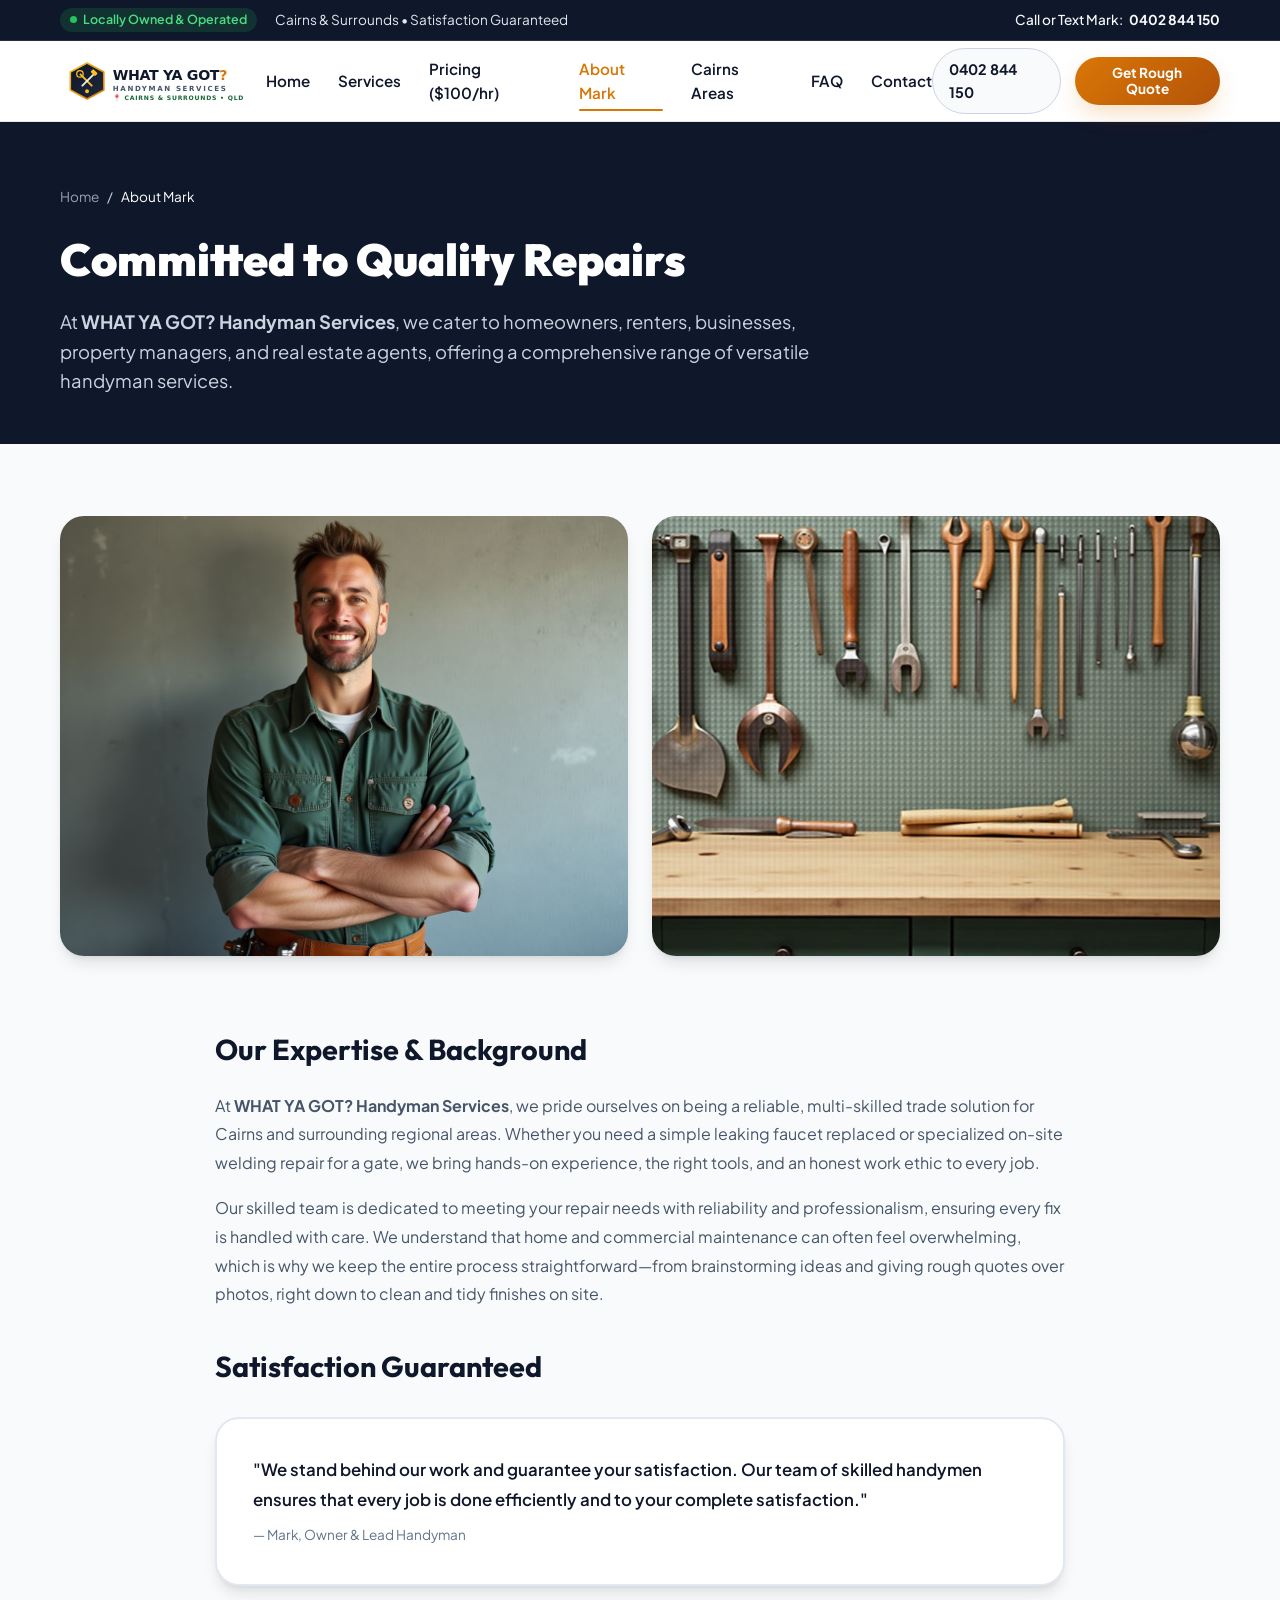
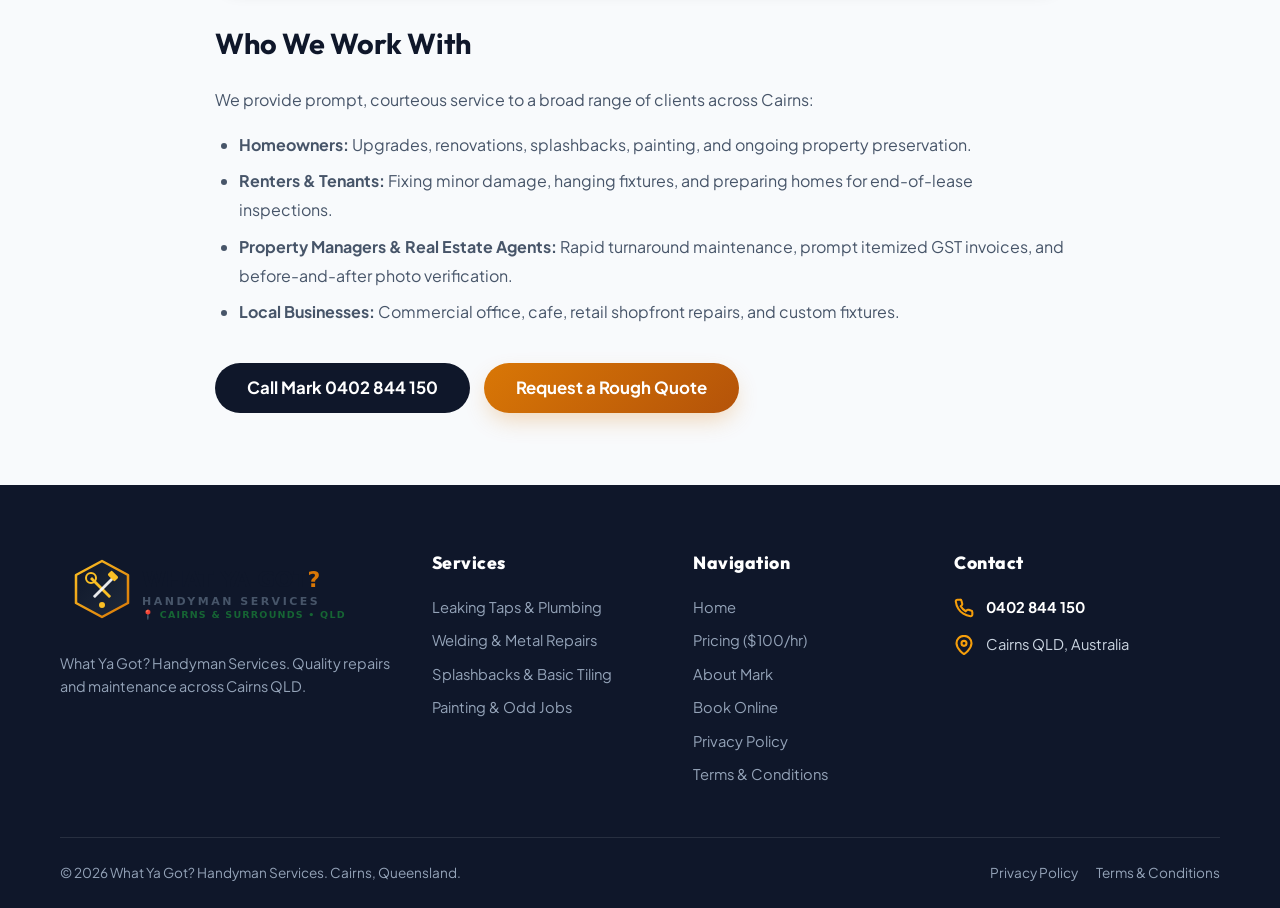
==== commit 5668f961: "Update service name to Splashbacks & Basic Tiling and remove Parts & Hardware pricing card" ====
--- a/about.html
+++ b/about.html
@@ -166,7 +166,7 @@
           <ul class="footer-links">
             <li><a href="services.html#plumbing">Leaking Taps &amp; Plumbing</a></li>
             <li><a href="services.html#welding">Welding &amp; Metal Repairs</a></li>
-            <li><a href="services.html#splashbacks">Splashbacks &amp; Tiling</a></li>
+            <li><a href="services.html#splashbacks">Splashbacks &amp; Basic Tiling</a></li>
             <li><a href="services.html#painting">Painting &amp; Odd Jobs</a></li>
           </ul>
         </div>
--- a/assets/css/style.css
+++ b/assets/css/style.css
@@ -885,11 +885,13 @@
   display: grid;
   grid-template-columns: 1fr;
   gap: 24px;
+  max-width: 860px;
+  margin: 0 auto;
 }
 
 @media (min-width: 768px) {
   .pricing-cards-grid {
-    grid-template-columns: repeat(3, 1fr);
+    grid-template-columns: repeat(2, 1fr);
   }
 }
 
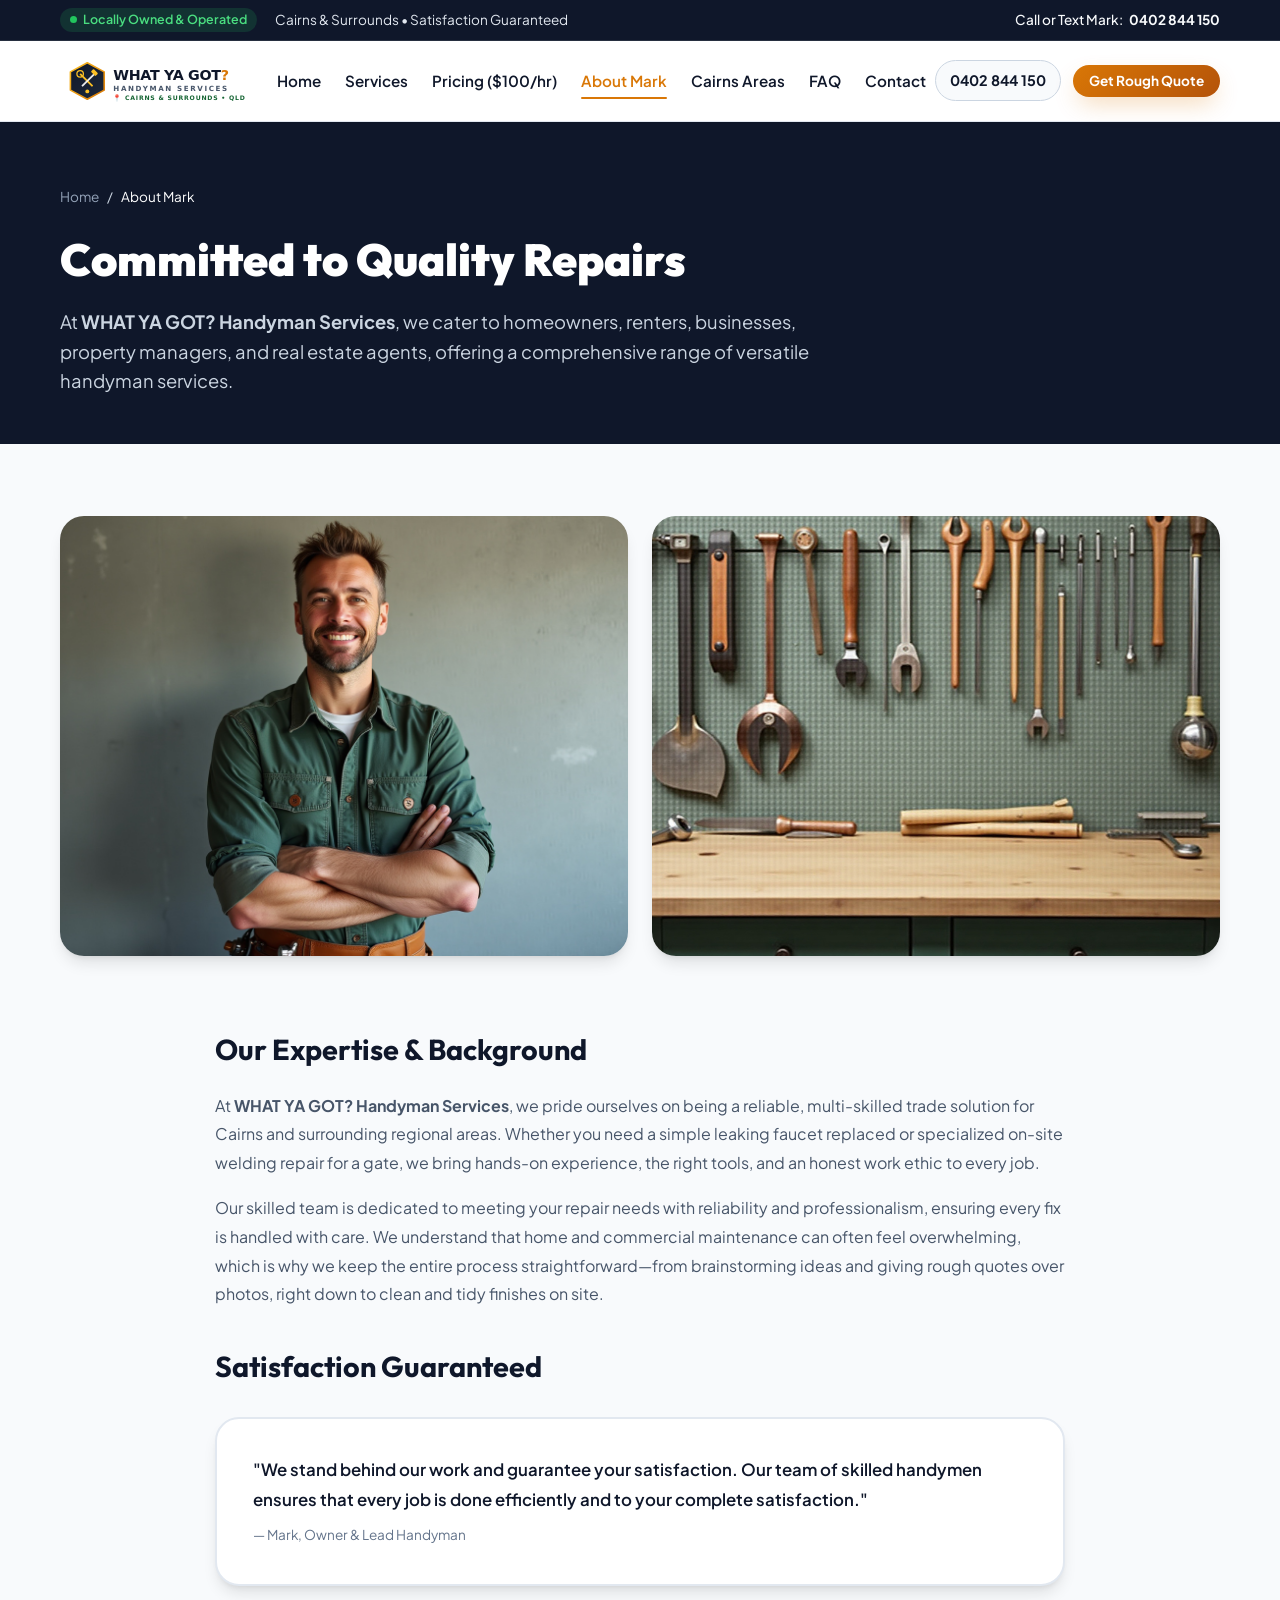
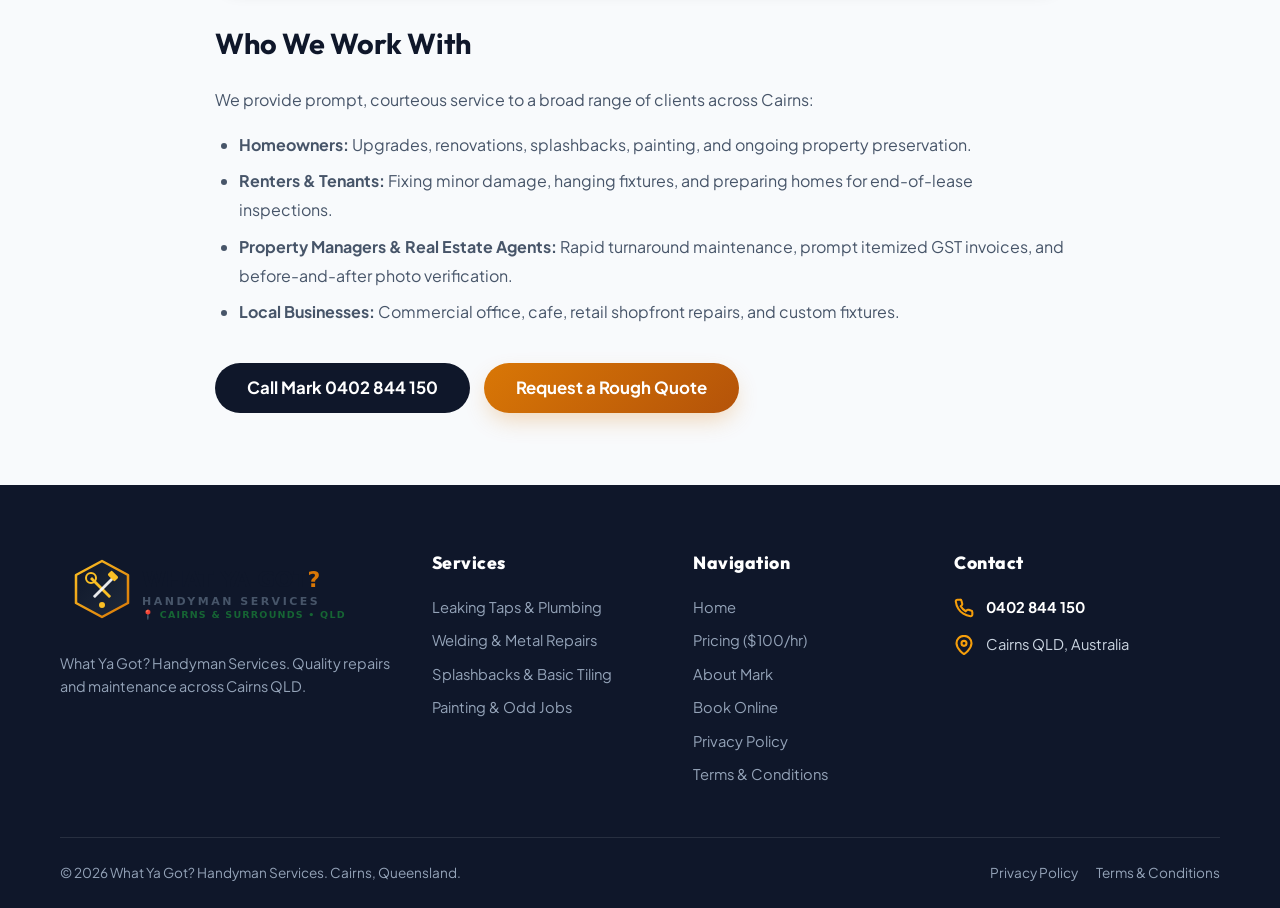
==== commit 4fd18899: "Remove  pricing box and ensure phone number stays in one line" ====
--- a/about.html
+++ b/about.html
@@ -47,7 +47,7 @@
         </nav>
         <div class="header-actions">
           <a href="tel:0402844150" class="btn-phone-header">
-            <span>0402 844 150</span>
+            <span>0402&nbsp;844&nbsp;150</span>
           </a>
           <a href="book-online.html" class="btn btn-sm btn-primary">Get Rough Quote</a>
           <button id="hamburger-btn" class="hamburger-btn" aria-label="Toggle navigation">
--- a/assets/css/style.css
+++ b/assets/css/style.css
@@ -218,7 +218,13 @@
   .nav-desktop {
     display: flex;
     align-items: center;
-    gap: 28px;
+    gap: 16px;
+  }
+}
+
+@media (min-width: 1200px) {
+  .nav-desktop {
+    gap: 24px;
   }
 }
 
@@ -228,6 +234,7 @@
   color: var(--text-main);
   position: relative;
   padding: 6px 0;
+  white-space: nowrap;
 }
 
 .nav-link:hover, .nav-link.active {
@@ -248,7 +255,8 @@
 .header-actions {
   display: flex;
   align-items: center;
-  gap: 14px;
+  gap: 12px;
+  flex-shrink: 0;
 }
 
 .btn-phone-header {
@@ -262,12 +270,17 @@
     gap: 8px;
     background: var(--surface-alt);
     border: 1.5px solid var(--surface-border-strong);
-    padding: 9px 16px;
+    padding: 8px 14px;
     border-radius: var(--radius-full);
     font-weight: 700;
     color: var(--primary);
     font-size: 0.9rem;
+    white-space: nowrap;
+    flex-shrink: 0;
     transition: all var(--transition-fast);
+  }
+  .btn-phone-header span {
+    white-space: nowrap;
   }
   .btn-phone-header:hover {
     border-color: var(--accent);
@@ -616,11 +629,14 @@
   display: grid;
   grid-template-columns: 1fr;
   gap: 20px;
+  max-width: 780px;
+  margin-left: auto;
+  margin-right: auto;
 }
 
 @media (min-width: 768px) {
   .pricing-hero-strip {
-    grid-template-columns: repeat(3, 1fr);
+    grid-template-columns: repeat(2, 1fr);
     align-items: center;
   }
 }
